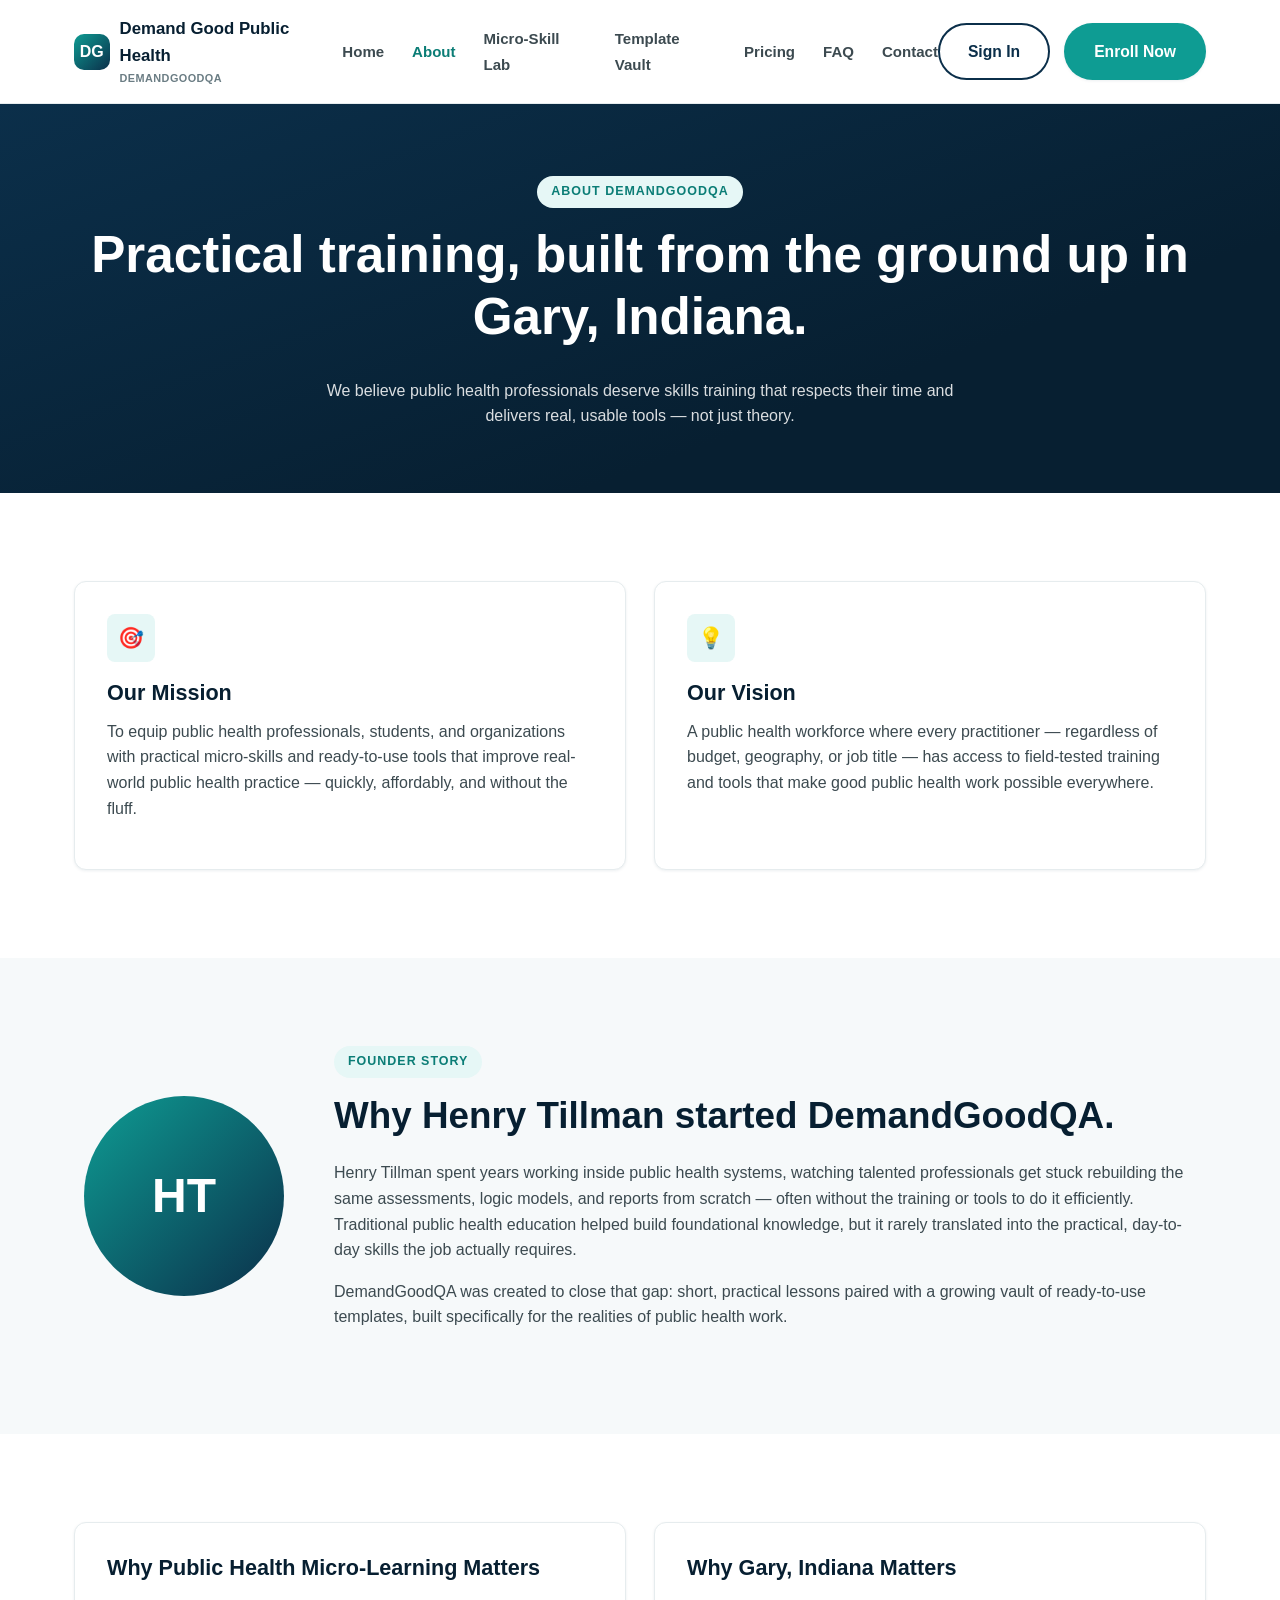
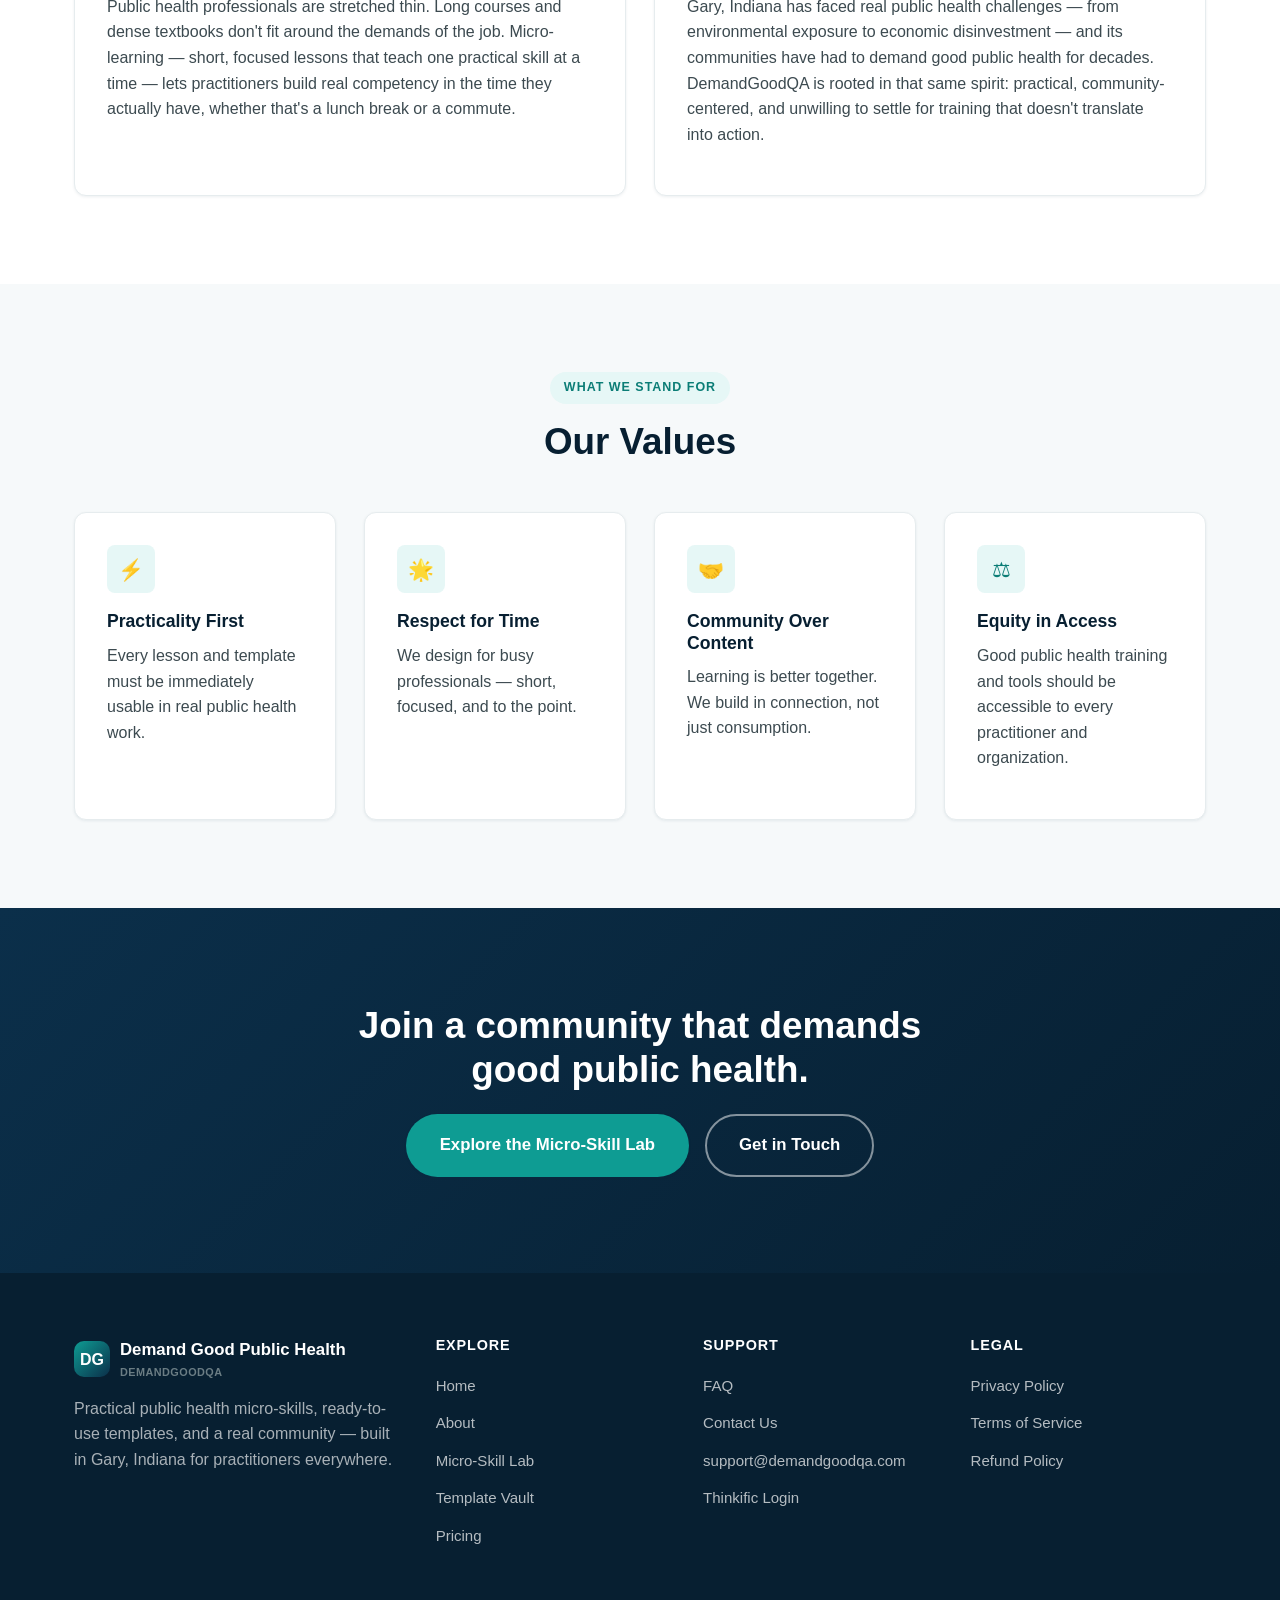
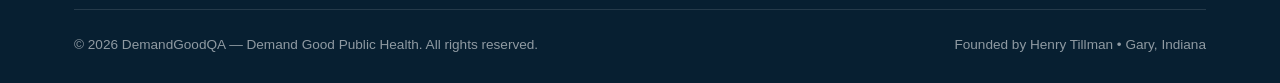
==== about.html @ 805ad611 "Add DemandGoodQA marketing website (all pages, styles, scripts) Co-authored-by: hjtill86 <290629997+" ====
<!doctype html>
<html lang="en">
<head>
  <meta charset="UTF-8" />
  <meta name="viewport" content="width=device-width, initial-scale=1.0" />
  <title>About DemandGoodQA | Founder Story &amp; Mission</title>
  <meta name="description" content="Learn about DemandGoodQA's mission, vision, and founder Henry Tillman's story building practical public health training from Gary, Indiana." />
  <meta property="og:title" content="About DemandGoodQA | Founder Story &amp; Mission" />
  <meta property="og:description" content="Learn about DemandGoodQA's mission, vision, and founder Henry Tillman's story building practical public health training from Gary, Indiana." />
  <meta property="og:type" content="website" />
  <meta name="theme-color" content="#0b2f4a" />
  <link rel="icon" href="data:," />
  <link rel="stylesheet" href="assets/css/style.css" />
</head>
<body>
  <header class="site-header">
    <div class="nav-wrap">
      <a href="index.html" class="brand">
        <span class="brand-mark">DG</span>
        <span class="brand-text">
          Demand Good Public Health
          <span class="tagline">DemandGoodQA</span>
        </span>
      </a>
      <nav aria-label="Primary">
        <ul class="nav-links">
            <li><a href="index.html">Home</a></li>
            <li><a href="about.html" aria-current="page">About</a></li>
            <li><a href="micro-skill-lab.html">Micro-Skill Lab</a></li>
            <li><a href="template-vault.html">Template Vault</a></li>
            <li><a href="pricing.html">Pricing</a></li>
            <li><a href="faq.html">FAQ</a></li>
            <li><a href="contact.html">Contact</a></li>
        </ul>
      </nav>
      <div class="nav-actions">
        <a class="btn btn-outline" href="https://courses.demandgoodqa.com/collections/public-health-micro-skill-lab" target="_blank" rel="noopener">Sign In</a>
        <a class="btn btn-primary" href="https://courses.demandgoodqa.com/collections/public-health-micro-skill-lab" target="_blank" rel="noopener">Enroll Now</a>
        <button class="nav-toggle" data-nav-toggle aria-label="Toggle navigation" aria-expanded="false">
          <span></span><span></span><span></span>
        </button>
      </div>
    </div>
  </header>

  <main>

    <section class="page-hero">
      <div class="container">
        <span class="eyebrow">About DemandGoodQA</span>
        <h1>Practical training, built from the ground up in Gary, Indiana.</h1>
        <p>We believe public health professionals deserve skills training that respects their time and delivers real, usable tools &mdash; not just theory.</p>
      </div>
    </section>

    <section>
      <div class="container">
        <div class="grid grid-2">
          <div class="card">
            <div class="card-icon">&#127919;</div>
            <h3>Our Mission</h3>
            <p>To equip public health professionals, students, and organizations with practical micro-skills and ready-to-use tools that improve real-world public health practice &mdash; quickly, affordably, and without the fluff.</p>
          </div>
          <div class="card">
            <div class="card-icon">&#128161;</div>
            <h3>Our Vision</h3>
            <p>A public health workforce where every practitioner &mdash; regardless of budget, geography, or job title &mdash; has access to field-tested training and tools that make good public health work possible everywhere.</p>
          </div>
        </div>
      </div>
    </section>

    <section class="section-alt">
      <div class="container">
        <div class="founder-block">
          <div class="founder-photo">HT</div>
          <div>
            <span class="eyebrow">Founder Story</span>
            <h2>Why Henry Tillman started DemandGoodQA.</h2>
            <p>Henry Tillman spent years working inside public health systems, watching talented professionals get stuck rebuilding the same assessments, logic models, and reports from scratch &mdash; often without the training or tools to do it efficiently. Traditional public health education helped build foundational knowledge, but it rarely translated into the practical, day-to-day skills the job actually requires.</p>
            <p>DemandGoodQA was created to close that gap: short, practical lessons paired with a growing vault of ready-to-use templates, built specifically for the realities of public health work.</p>
          </div>
        </div>
      </div>
    </section>

    <section>
      <div class="container">
        <div class="grid grid-2">
          <div class="card">
            <h3>Why Public Health Micro-Learning Matters</h3>
            <p>Public health professionals are stretched thin. Long courses and dense textbooks don't fit around the demands of the job. Micro-learning &mdash; short, focused lessons that teach one practical skill at a time &mdash; lets practitioners build real competency in the time they actually have, whether that's a lunch break or a commute.</p>
          </div>
          <div class="card">
            <h3>Why Gary, Indiana Matters</h3>
            <p>Gary, Indiana has faced real public health challenges &mdash; from environmental exposure to economic disinvestment &mdash; and its communities have had to demand good public health for decades. DemandGoodQA is rooted in that same spirit: practical, community-centered, and unwilling to settle for training that doesn't translate into action.</p>
          </div>
        </div>
      </div>
    </section>

    <section class="section-alt">
      <div class="container">
        <div class="section-head center">
          <span class="eyebrow">What We Stand For</span>
          <h2>Our Values</h2>
        </div>
        <div class="grid grid-4">
          <div class="card">
            <div class="card-icon">&#9889;</div>
            <h4>Practicality First</h4>
            <p>Every lesson and template must be immediately usable in real public health work.</p>
          </div>
          <div class="card">
            <div class="card-icon">&#127775;</div>
            <h4>Respect for Time</h4>
            <p>We design for busy professionals &mdash; short, focused, and to the point.</p>
          </div>
          <div class="card">
            <div class="card-icon">&#129309;</div>
            <h4>Community Over Content</h4>
            <p>Learning is better together. We build in connection, not just consumption.</p>
          </div>
          <div class="card">
            <div class="card-icon">&#9878;</div>
            <h4>Equity in Access</h4>
            <p>Good public health training and tools should be accessible to every practitioner and organization.</p>
          </div>
        </div>
      </div>
    </section>

    <section class="section-navy final-cta">
      <div class="container">
        <h2>Join a community that demands good public health.</h2>
        <div class="cta-row">
          <a class="btn btn-primary btn-lg" href="https://courses.demandgoodqa.com/collections/public-health-micro-skill-lab" target="_blank" rel="noopener">Explore the Micro-Skill Lab</a>
          <a class="btn btn-secondary btn-lg" href="contact.html">Get in Touch</a>
        </div>
      </div>
    </section>

  </main>
  <footer class="site-footer">
    <div class="container">
      <div class="footer-grid">
        <div class="footer-brand">
          <a href="index.html" class="brand">
            <span class="brand-mark">DG</span>
            <span class="brand-text">
              Demand Good Public Health
              <span class="tagline">DemandGoodQA</span>
            </span>
          </a>
          <p>Practical public health micro-skills, ready-to-use templates, and a real community &mdash; built in Gary, Indiana for practitioners everywhere.</p>
        </div>
        <div class="footer-col">
          <h4>Explore</h4>
          <ul>
            <li><a href="index.html">Home</a></li>
            <li><a href="about.html">About</a></li>
            <li><a href="micro-skill-lab.html">Micro-Skill Lab</a></li>
            <li><a href="template-vault.html">Template Vault</a></li>
            <li><a href="pricing.html">Pricing</a></li>
          </ul>
        </div>
        <div class="footer-col">
          <h4>Support</h4>
          <ul>
            <li><a href="faq.html">FAQ</a></li>
            <li><a href="contact.html">Contact Us</a></li>
            <li><a href="mailto:support@demandgoodqa.com">support@demandgoodqa.com</a></li>
            <li><a href="https://courses.demandgoodqa.com/collections/public-health-micro-skill-lab" target="_blank" rel="noopener">Thinkific Login</a></li>
          </ul>
        </div>
        <div class="footer-col">
          <h4>Legal</h4>
          <ul>
            <li><a href="privacy-policy.html">Privacy Policy</a></li>
            <li><a href="terms-of-service.html">Terms of Service</a></li>
            <li><a href="refund-policy.html">Refund Policy</a></li>
          </ul>
        </div>
      </div>
      <div class="footer-bottom">
        <span>&copy; <span data-current-year>2024</span> DemandGoodQA &mdash; Demand Good Public Health. All rights reserved.</span>
        <span>Founded by Henry Tillman &bull; Gary, Indiana</span>
      </div>
    </div>
  </footer>

  <script src="assets/js/main.js"></script>
</body>
</html>
---- assets/css/style.css ----
/* =========================================================
   DemandGoodQA — Demand Good Public Health
   Global Stylesheet
   ========================================================= */

:root {
  /* Brand palette */
  --navy: #0b2f4a;
  --navy-dark: #071f31;
  --navy-light: #133e60;
  --teal: #0e9c93;
  --teal-dark: #0b7d76;
  --teal-light: #e6f7f6;
  --green: #4caf7d;
  --green-light: #eaf7ef;
  --white: #ffffff;
  --offwhite: #f6f9fa;
  --gray-50: #f3f6f7;
  --gray-100: #e6ecee;
  --gray-300: #c3cfd3;
  --gray-500: #6b7d84;
  --gray-700: #3c4a50;
  --text: #142430;

  /* Typography */
  --font-base: -apple-system, BlinkMacSystemFont, "Segoe UI", Roboto,
    "Helvetica Neue", Arial, sans-serif;

  /* Layout */
  --max-width: 1180px;
  --radius: 12px;
  --radius-sm: 8px;
  --shadow-sm: 0 1px 3px rgba(11, 47, 74, 0.08);
  --shadow-md: 0 8px 24px rgba(11, 47, 74, 0.12);
  --shadow-lg: 0 20px 45px rgba(11, 47, 74, 0.18);
  --transition: 0.2s ease;
}

* {
  box-sizing: border-box;
}

html {
  scroll-behavior: smooth;
}

body {
  margin: 0;
  font-family: var(--font-base);
  color: var(--text);
  background: var(--white);
  line-height: 1.6;
  -webkit-font-smoothing: antialiased;
}

img {
  max-width: 100%;
  display: block;
}

a {
  color: inherit;
  text-decoration: none;
}

ul {
  margin: 0;
  padding: 0;
  list-style: none;
}

h1, h2, h3, h4 {
  line-height: 1.2;
  font-weight: 700;
  margin: 0 0 0.6em;
  color: var(--navy-dark);
}

h1 { font-size: clamp(2.1rem, 4vw, 3.4rem); }
h2 { font-size: clamp(1.6rem, 3vw, 2.3rem); }
h3 { font-size: 1.35rem; }
h4 { font-size: 1.1rem; }

p {
  margin: 0 0 1em;
  color: var(--gray-700);
}

.container {
  width: 100%;
  max-width: var(--max-width);
  margin: 0 auto;
  padding: 0 24px;
}

section {
  padding: 88px 0;
}

.section-tight { padding: 56px 0; }

.section-alt {
  background: var(--offwhite);
}

.section-navy {
  background: linear-gradient(135deg, var(--navy) 0%, var(--navy-dark) 100%);
  color: var(--white);
}
.section-navy h2, .section-navy h3, .section-navy p { color: var(--white); }
.section-navy p { color: rgba(255,255,255,0.85); }

.eyebrow {
  display: inline-block;
  font-size: 0.78rem;
  font-weight: 700;
  letter-spacing: 0.08em;
  text-transform: uppercase;
  color: var(--teal-dark);
  background: var(--teal-light);
  padding: 6px 14px;
  border-radius: 999px;
  margin-bottom: 16px;
}
.section-navy .eyebrow {
  color: var(--white);
  background: rgba(255,255,255,0.12);
}

.section-head {
  max-width: 720px;
  margin: 0 0 48px;
}
.section-head.center {
  margin-left: auto;
  margin-right: auto;
  text-align: center;
}

/* ---------- Buttons ---------- */
.btn {
  display: inline-flex;
  align-items: center;
  justify-content: center;
  gap: 8px;
  font-weight: 600;
  font-size: 0.98rem;
  padding: 14px 28px;
  border-radius: 999px;
  border: 2px solid transparent;
  cursor: pointer;
  transition: transform var(--transition), box-shadow var(--transition), background var(--transition), color var(--transition);
  white-space: nowrap;
}
.btn:hover { transform: translateY(-2px); }

.btn-primary {
  background: var(--teal);
  color: var(--white);
  box-shadow: var(--shadow-sm);
}
.btn-primary:hover {
  background: var(--teal-dark);
  box-shadow: var(--shadow-md);
}

.btn-secondary {
  background: transparent;
  color: var(--white);
  border-color: rgba(255,255,255,0.5);
}
.btn-secondary:hover {
  background: rgba(255,255,255,0.12);
  border-color: var(--white);
}

.btn-outline {
  background: transparent;
  color: var(--navy);
  border-color: var(--navy);
}
.btn-outline:hover {
  background: var(--navy);
  color: var(--white);
}

.btn-block { width: 100%; }
.btn-lg { padding: 16px 32px; font-size: 1.05rem; }

.cta-row {
  display: flex;
  flex-wrap: wrap;
  gap: 16px;
  align-items: center;
}

/* ---------- Header / Nav ---------- */
.site-header {
  position: sticky;
  top: 0;
  z-index: 100;
  background: rgba(255,255,255,0.96);
  backdrop-filter: blur(6px);
  border-bottom: 1px solid var(--gray-100);
}

.nav-wrap {
  display: flex;
  align-items: center;
  justify-content: space-between;
  padding: 16px 24px;
  max-width: var(--max-width);
  margin: 0 auto;
}

.brand {
  display: flex;
  align-items: center;
  gap: 10px;
  font-weight: 800;
  font-size: 1.05rem;
  color: var(--navy-dark);
}
.brand-mark {
  width: 36px;
  height: 36px;
  border-radius: 10px;
  background: linear-gradient(135deg, var(--teal) 0%, var(--navy) 100%);
  display: flex;
  align-items: center;
  justify-content: center;
  color: var(--white);
  font-weight: 800;
  font-size: 1rem;
}
.brand-text .tagline {
  display: block;
  font-size: 0.68rem;
  font-weight: 600;
  letter-spacing: 0.04em;
  color: var(--gray-500);
  text-transform: uppercase;
}

.nav-links {
  display: flex;
  align-items: center;
  gap: 28px;
}
.nav-links a {
  font-weight: 600;
  font-size: 0.94rem;
  color: var(--gray-700);
  transition: color var(--transition);
}
.nav-links a:hover,
.nav-links a[aria-current="page"] {
  color: var(--teal-dark);
}

.nav-actions {
  display: flex;
  align-items: center;
  gap: 14px;
}

.nav-toggle {
  display: none;
  background: none;
  border: none;
  cursor: pointer;
  padding: 6px;
}
.nav-toggle span {
  display: block;
  width: 24px;
  height: 2px;
  background: var(--navy-dark);
  margin: 5px 0;
  transition: transform var(--transition), opacity var(--transition);
}

/* ---------- Hero ---------- */
.hero {
  background: linear-gradient(160deg, var(--navy) 0%, var(--navy-dark) 70%);
  color: var(--white);
  padding: 96px 0 110px;
  position: relative;
  overflow: hidden;
}
.hero::after {
  content: "";
  position: absolute;
  right: -120px;
  top: -120px;
  width: 420px;
  height: 420px;
  border-radius: 50%;
  background: radial-gradient(circle, rgba(14,156,147,0.35) 0%, rgba(14,156,147,0) 70%);
}
.hero .container {
  position: relative;
  z-index: 1;
  display: grid;
  grid-template-columns: minmax(0, 640px);
  gap: 24px;
}
.hero h1 { color: var(--white); margin-bottom: 20px; }
.hero .lead {
  font-size: 1.15rem;
  color: rgba(255,255,255,0.85);
  max-width: 620px;
  margin-bottom: 32px;
}
.page-hero {
  background: linear-gradient(160deg, var(--navy) 0%, var(--navy-dark) 70%);
  color: var(--white);
  padding: 72px 0 64px;
  text-align: center;
}
.page-hero h1 { color: var(--white); }
.page-hero p { color: rgba(255,255,255,0.85); max-width: 680px; margin: 0 auto; }

/* ---------- Audience strip ---------- */
.audience-strip {
  background: var(--navy-dark);
  padding: 22px 0;
}
.audience-list {
  display: flex;
  flex-wrap: wrap;
  gap: 12px 28px;
  justify-content: center;
  align-items: center;
}
.audience-list li {
  color: rgba(255,255,255,0.85);
  font-size: 0.92rem;
  font-weight: 600;
  display: flex;
  align-items: center;
  gap: 8px;
}
.audience-list li::before {
  content: "";
  width: 6px;
  height: 6px;
  border-radius: 50%;
  background: var(--teal);
}

/* ---------- Grids & Cards ---------- */
.grid {
  display: grid;
  gap: 28px;
}
.grid-2 { grid-template-columns: repeat(2, 1fr); }
.grid-3 { grid-template-columns: repeat(3, 1fr); }
.grid-4 { grid-template-columns: repeat(4, 1fr); }

.card {
  background: var(--white);
  border: 1px solid var(--gray-100);
  border-radius: var(--radius);
  padding: 32px;
  box-shadow: var(--shadow-sm);
  transition: transform var(--transition), box-shadow var(--transition);
}
.card:hover {
  transform: translateY(-4px);
  box-shadow: var(--shadow-md);
}
.card-icon {
  width: 48px;
  height: 48px;
  border-radius: var(--radius-sm);
  background: var(--teal-light);
  color: var(--teal-dark);
  display: flex;
  align-items: center;
  justify-content: center;
  font-size: 1.3rem;
  margin-bottom: 18px;
}

.problem-solution {
  display: grid;
  grid-template-columns: 1fr 1fr;
  gap: 32px;
}
.ps-card {
  padding: 36px;
  border-radius: var(--radius);
}
.ps-problem {
  background: #fdf3ee;
  border: 1px solid #f3ded0;
}
.ps-solution {
  background: var(--green-light);
  border: 1px solid #cfead9;
}
.ps-card h3 { margin-bottom: 16px; }
.ps-card ul li {
  display: flex;
  gap: 10px;
  margin-bottom: 12px;
  color: var(--gray-700);
}

/* ---------- How it works ---------- */
.steps {
  display: grid;
  grid-template-columns: repeat(4, 1fr);
  gap: 24px;
  counter-reset: step;
}
.step {
  position: relative;
  padding: 28px 24px 24px;
  background: var(--white);
  border-radius: var(--radius);
  border: 1px solid var(--gray-100);
}
.step-number {
  width: 40px;
  height: 40px;
  border-radius: 50%;
  background: var(--navy);
  color: var(--white);
  display: flex;
  align-items: center;
  justify-content: center;
  font-weight: 700;
  margin-bottom: 16px;
}

/* ---------- Pricing ---------- */
.pricing-grid {
  display: grid;
  grid-template-columns: repeat(3, 1fr);
  gap: 28px;
  align-items: stretch;
}
.price-card {
  background: var(--white);
  border: 1px solid var(--gray-100);
  border-radius: var(--radius);
  padding: 36px 32px;
  display: flex;
  flex-direction: column;
  box-shadow: var(--shadow-sm);
  position: relative;
}
.price-card.featured {
  border: 2px solid var(--teal);
  box-shadow: var(--shadow-lg);
  transform: scale(1.02);
}
.price-badge {
  position: absolute;
  top: -14px;
  left: 50%;
  transform: translateX(-50%);
  background: var(--teal);
  color: var(--white);
  padding: 6px 16px;
  border-radius: 999px;
  font-size: 0.75rem;
  font-weight: 700;
  letter-spacing: 0.04em;
  text-transform: uppercase;
}
.price-card .price {
  font-size: 2.4rem;
  font-weight: 800;
  color: var(--navy-dark);
  margin: 12px 0 4px;
}
.price-card .price span {
  font-size: 1rem;
  font-weight: 600;
  color: var(--gray-500);
}
.price-savings {
  font-size: 0.85rem;
  color: var(--green);
  font-weight: 700;
  margin-bottom: 20px;
}
.price-card ul {
  margin: 20px 0 28px;
  flex-grow: 1;
}
.price-card ul li {
  display: flex;
  gap: 10px;
  margin-bottom: 12px;
  font-size: 0.95rem;
  color: var(--gray-700);
}
.price-card ul li .check {
  color: var(--teal-dark);
  font-weight: 800;
}

/* ---------- Founder / Community ---------- */
.founder-block {
  display: grid;
  grid-template-columns: 220px 1fr;
  gap: 40px;
  align-items: center;
}
.founder-photo {
  width: 200px;
  height: 200px;
  border-radius: 50%;
  background: linear-gradient(135deg, var(--teal) 0%, var(--navy) 100%);
  display: flex;
  align-items: center;
  justify-content: center;
  color: var(--white);
  font-size: 3rem;
  font-weight: 800;
  margin: 0 auto;
}

.community-grid {
  display: grid;
  grid-template-columns: repeat(3, 1fr);
  gap: 24px;
}

/* ---------- FAQ Accordion ---------- */
.accordion-item {
  border-bottom: 1px solid var(--gray-100);
}
.accordion-trigger {
  width: 100%;
  background: none;
  border: none;
  text-align: left;
  display: flex;
  align-items: center;
  justify-content: space-between;
  gap: 16px;
  padding: 22px 4px;
  font-size: 1.05rem;
  font-weight: 700;
  color: var(--navy-dark);
  cursor: pointer;
}
.accordion-icon {
  flex-shrink: 0;
  width: 28px;
  height: 28px;
  border-radius: 50%;
  background: var(--teal-light);
  color: var(--teal-dark);
  display: flex;
  align-items: center;
  justify-content: center;
  font-weight: 700;
  transition: transform var(--transition);
}
.accordion-item[data-open="true"] .accordion-icon {
  transform: rotate(45deg);
}
.accordion-panel {
  max-height: 0;
  overflow: hidden;
  transition: max-height var(--transition);
}
.accordion-panel-inner {
  padding: 0 4px 22px;
  color: var(--gray-700);
}

/* ---------- Contact ---------- */
.contact-grid {
  display: grid;
  grid-template-columns: 1.1fr 0.9fr;
  gap: 40px;
}
.form-group {
  margin-bottom: 20px;
}
.form-group label {
  display: block;
  font-weight: 600;
  font-size: 0.9rem;
  margin-bottom: 8px;
  color: var(--navy-dark);
}
.form-group input,
.form-group textarea,
.form-group select {
  width: 100%;
  padding: 13px 16px;
  border-radius: var(--radius-sm);
  border: 1px solid var(--gray-300);
  font-family: inherit;
  font-size: 0.96rem;
  color: var(--text);
  background: var(--white);
}
.form-group textarea { resize: vertical; min-height: 130px; }
.form-group input:focus,
.form-group textarea:focus,
.form-group select:focus {
  outline: 2px solid var(--teal);
  outline-offset: 1px;
  border-color: var(--teal);
}
.contact-side .card { margin-bottom: 24px; }
.contact-side .card:last-child { margin-bottom: 0; }

/* ---------- Final CTA ---------- */
.final-cta {
  text-align: center;
  padding: 96px 0;
}
.final-cta h2 { max-width: 640px; margin-left: auto; margin-right: auto; }
.final-cta .cta-row { justify-content: center; }

/* ---------- Footer ---------- */
.site-footer {
  background: var(--navy-dark);
  color: rgba(255,255,255,0.75);
  padding: 64px 0 28px;
}
.footer-grid {
  display: grid;
  grid-template-columns: 1.4fr 1fr 1fr 1fr;
  gap: 32px;
  margin-bottom: 48px;
}
.footer-brand .brand { color: var(--white); margin-bottom: 14px; }
.footer-brand p { color: rgba(255,255,255,0.65); max-width: 320px; }
.footer-col h4 {
  color: var(--white);
  font-size: 0.9rem;
  text-transform: uppercase;
  letter-spacing: 0.06em;
  margin-bottom: 18px;
}
.footer-col ul li { margin-bottom: 12px; }
.footer-col a {
  color: rgba(255,255,255,0.7);
  font-size: 0.94rem;
  transition: color var(--transition);
}
.footer-col a:hover { color: var(--white); }
.footer-bottom {
  border-top: 1px solid rgba(255,255,255,0.12);
  padding-top: 24px;
  display: flex;
  flex-wrap: wrap;
  gap: 12px;
  justify-content: space-between;
  font-size: 0.85rem;
  color: rgba(255,255,255,0.55);
}
.footer-bottom a { color: rgba(255,255,255,0.55); }
.footer-bottom a:hover { color: var(--white); }

/* ---------- Legal pages ---------- */
.legal-content h2 { margin-top: 1.6em; }
.legal-content ul { margin: 0 0 1em 1.2em; list-style: disc; }
.legal-content ul li { margin-bottom: 8px; color: var(--gray-700); }
.legal-content { max-width: 820px; margin: 0 auto; }
.legal-updated {
  color: var(--gray-500);
  font-size: 0.9rem;
  margin-bottom: 32px;
}

/* ---------- Topic pills ---------- */
.pill-list {
  display: flex;
  flex-wrap: wrap;
  gap: 12px;
}
.pill {
  background: var(--teal-light);
  color: var(--teal-dark);
  font-weight: 600;
  font-size: 0.88rem;
  padding: 10px 18px;
  border-radius: 999px;
}

/* ---------- Utility ---------- */
.text-center { text-align: center; }
.mt-0 { margin-top: 0; }
.mb-0 { margin-bottom: 0; }
.muted { color: var(--gray-500); }

/* ---------- Responsive ---------- */
@media (max-width: 960px) {
  .grid-3, .grid-4, .pricing-grid, .steps, .community-grid { grid-template-columns: repeat(2, 1fr); }
  .problem-solution { grid-template-columns: 1fr; }
  .footer-grid { grid-template-columns: repeat(2, 1fr); }
  .founder-block { grid-template-columns: 1fr; text-align: center; }
  .contact-grid { grid-template-columns: 1fr; }
}

@media (max-width: 720px) {
  .nav-links, .nav-actions .btn { display: none; }
  .nav-toggle { display: block; }
  body.nav-open .nav-links {
    display: flex;
    position: absolute;
    top: 100%;
    left: 0;
    right: 0;
    background: var(--white);
    flex-direction: column;
    padding: 20px 24px 28px;
    border-bottom: 1px solid var(--gray-100);
    gap: 18px;
  }
  body.nav-open .nav-actions .btn { display: inline-flex; }
  .grid-2, .grid-3, .grid-4, .pricing-grid, .steps, .community-grid { grid-template-columns: 1fr; }
  .price-card.featured { transform: none; }
  section { padding: 64px 0; }
  .footer-grid { grid-template-columns: 1fr; }
}
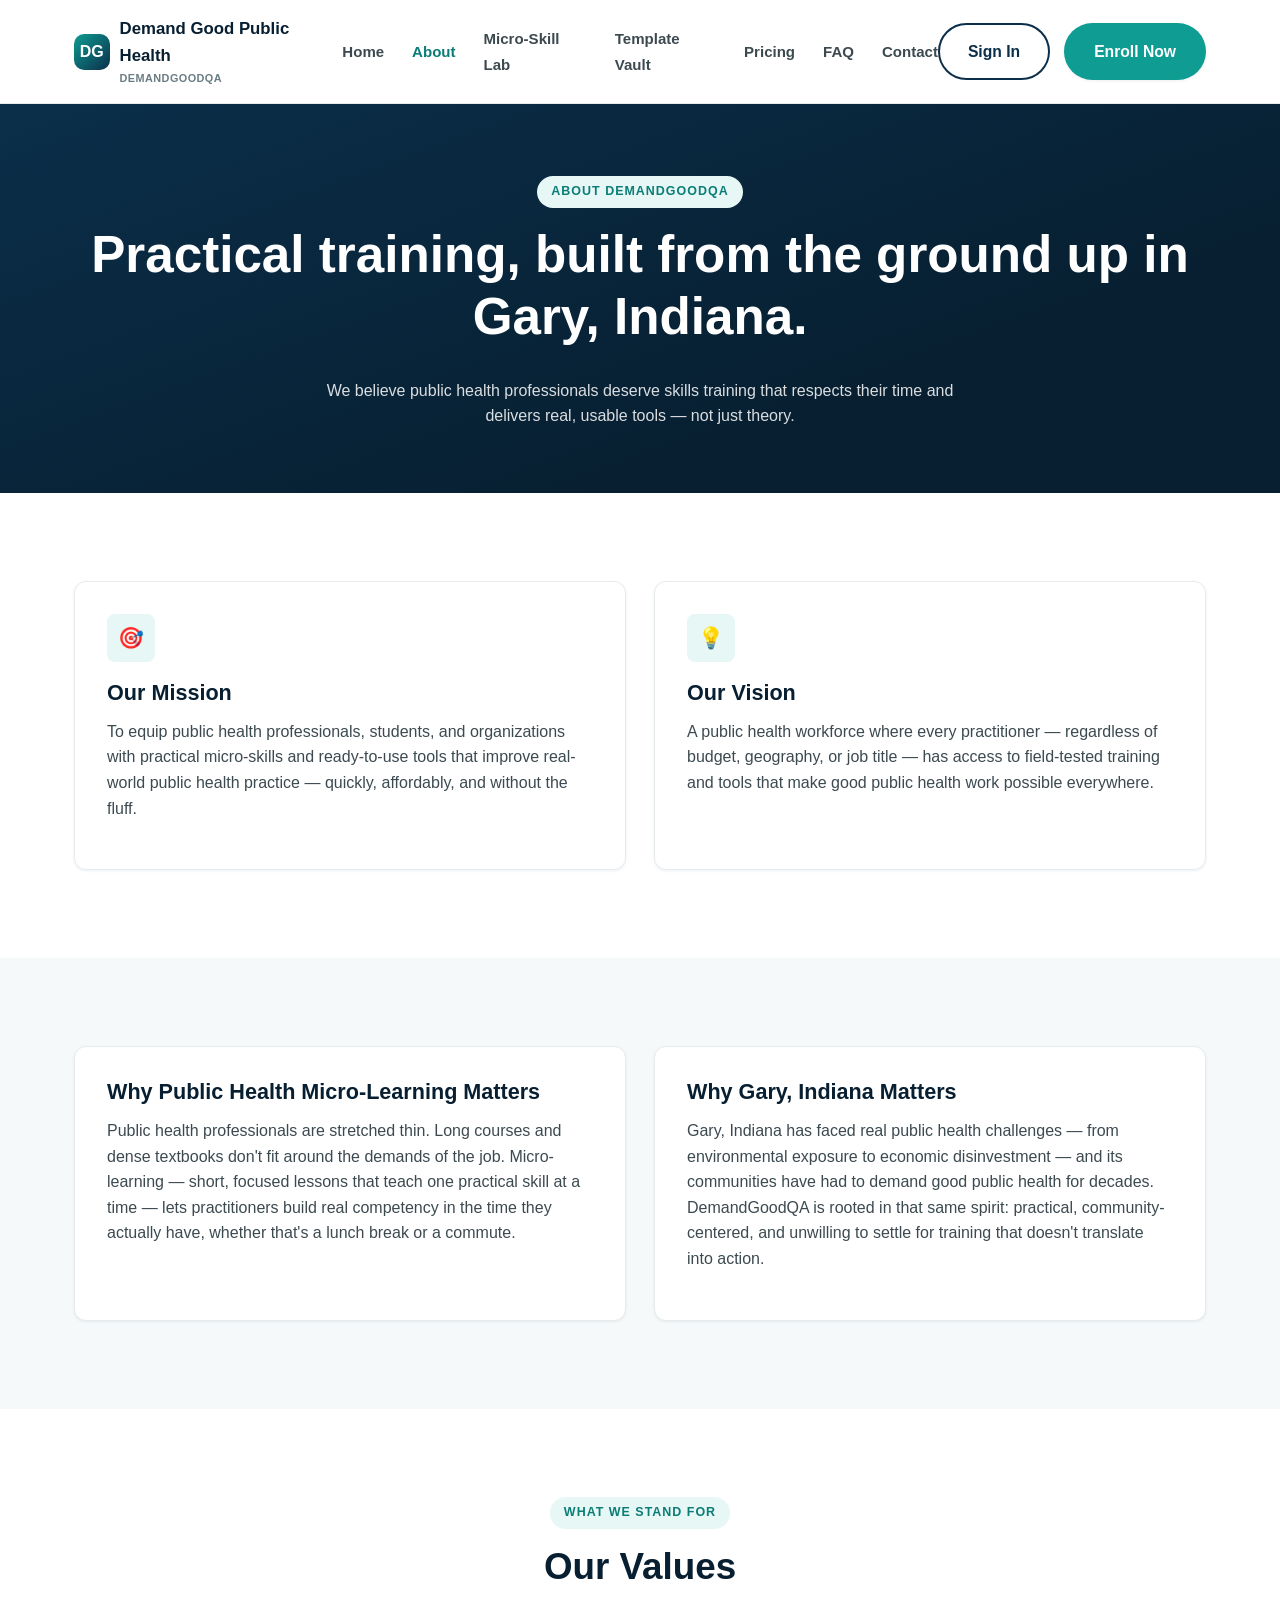
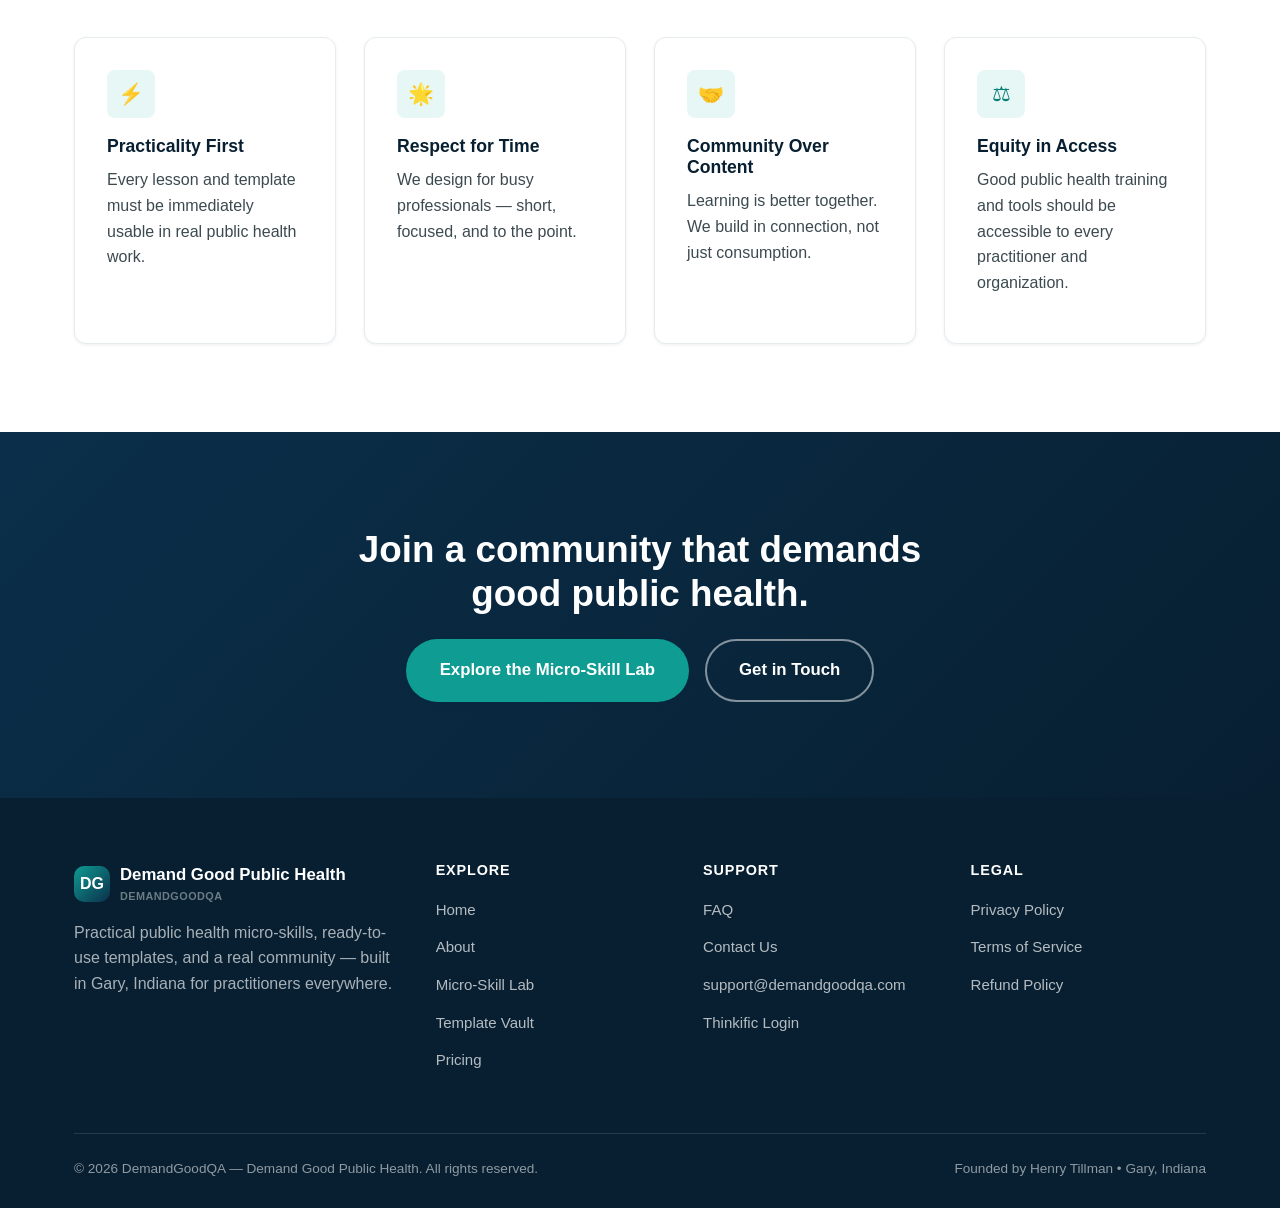
==== commit a97f5dce: "Remove founder story sections and add Render deployment config Co-authored-by: hjtill86 <290629997+h" ====
--- a/about.html
+++ b/about.html
@@ -3,10 +3,10 @@
 <head>
   <meta charset="UTF-8" />
   <meta name="viewport" content="width=device-width, initial-scale=1.0" />
-  <title>About DemandGoodQA | Founder Story &amp; Mission</title>
-  <meta name="description" content="Learn about DemandGoodQA's mission, vision, and founder Henry Tillman's story building practical public health training from Gary, Indiana." />
-  <meta property="og:title" content="About DemandGoodQA | Founder Story &amp; Mission" />
-  <meta property="og:description" content="Learn about DemandGoodQA's mission, vision, and founder Henry Tillman's story building practical public health training from Gary, Indiana." />
+  <title>About DemandGoodQA | Mission &amp; Vision</title>
+  <meta name="description" content="Learn about DemandGoodQA's mission, vision, and why practical public health micro-learning matters &mdash; built from Gary, Indiana." />
+  <meta property="og:title" content="About DemandGoodQA | Mission &amp; Vision" />
+  <meta property="og:description" content="Learn about DemandGoodQA's mission, vision, and why practical public health micro-learning matters &mdash; built from Gary, Indiana." />
   <meta property="og:type" content="website" />
   <meta name="theme-color" content="#0b2f4a" />
   <link rel="icon" href="data:," />
@@ -72,20 +72,6 @@
 
     <section class="section-alt">
       <div class="container">
-        <div class="founder-block">
-          <div class="founder-photo">HT</div>
-          <div>
-            <span class="eyebrow">Founder Story</span>
-            <h2>Why Henry Tillman started DemandGoodQA.</h2>
-            <p>Henry Tillman spent years working inside public health systems, watching talented professionals get stuck rebuilding the same assessments, logic models, and reports from scratch &mdash; often without the training or tools to do it efficiently. Traditional public health education helped build foundational knowledge, but it rarely translated into the practical, day-to-day skills the job actually requires.</p>
-            <p>DemandGoodQA was created to close that gap: short, practical lessons paired with a growing vault of ready-to-use templates, built specifically for the realities of public health work.</p>
-          </div>
-        </div>
-      </div>
-    </section>
-
-    <section>
-      <div class="container">
         <div class="grid grid-2">
           <div class="card">
             <h3>Why Public Health Micro-Learning Matters</h3>
@@ -99,7 +85,7 @@
       </div>
     </section>
 
-    <section class="section-alt">
+    <section>
       <div class="container">
         <div class="section-head center">
           <span class="eyebrow">What We Stand For</span>
--- a/assets/css/style.css
+++ b/assets/css/style.css
@@ -504,27 +504,7 @@
   font-weight: 800;
 }
 
-/* ---------- Founder / Community ---------- */
-.founder-block {
-  display: grid;
-  grid-template-columns: 220px 1fr;
-  gap: 40px;
-  align-items: center;
-}
-.founder-photo {
-  width: 200px;
-  height: 200px;
-  border-radius: 50%;
-  background: linear-gradient(135deg, var(--teal) 0%, var(--navy) 100%);
-  display: flex;
-  align-items: center;
-  justify-content: center;
-  color: var(--white);
-  font-size: 3rem;
-  font-weight: 800;
-  margin: 0 auto;
-}
-
+/* ---------- Community ---------- */
 .community-grid {
   display: grid;
   grid-template-columns: repeat(3, 1fr);
@@ -701,7 +681,6 @@
   .grid-3, .grid-4, .pricing-grid, .steps, .community-grid { grid-template-columns: repeat(2, 1fr); }
   .problem-solution { grid-template-columns: 1fr; }
   .footer-grid { grid-template-columns: repeat(2, 1fr); }
-  .founder-block { grid-template-columns: 1fr; text-align: center; }
   .contact-grid { grid-template-columns: 1fr; }
 }
 
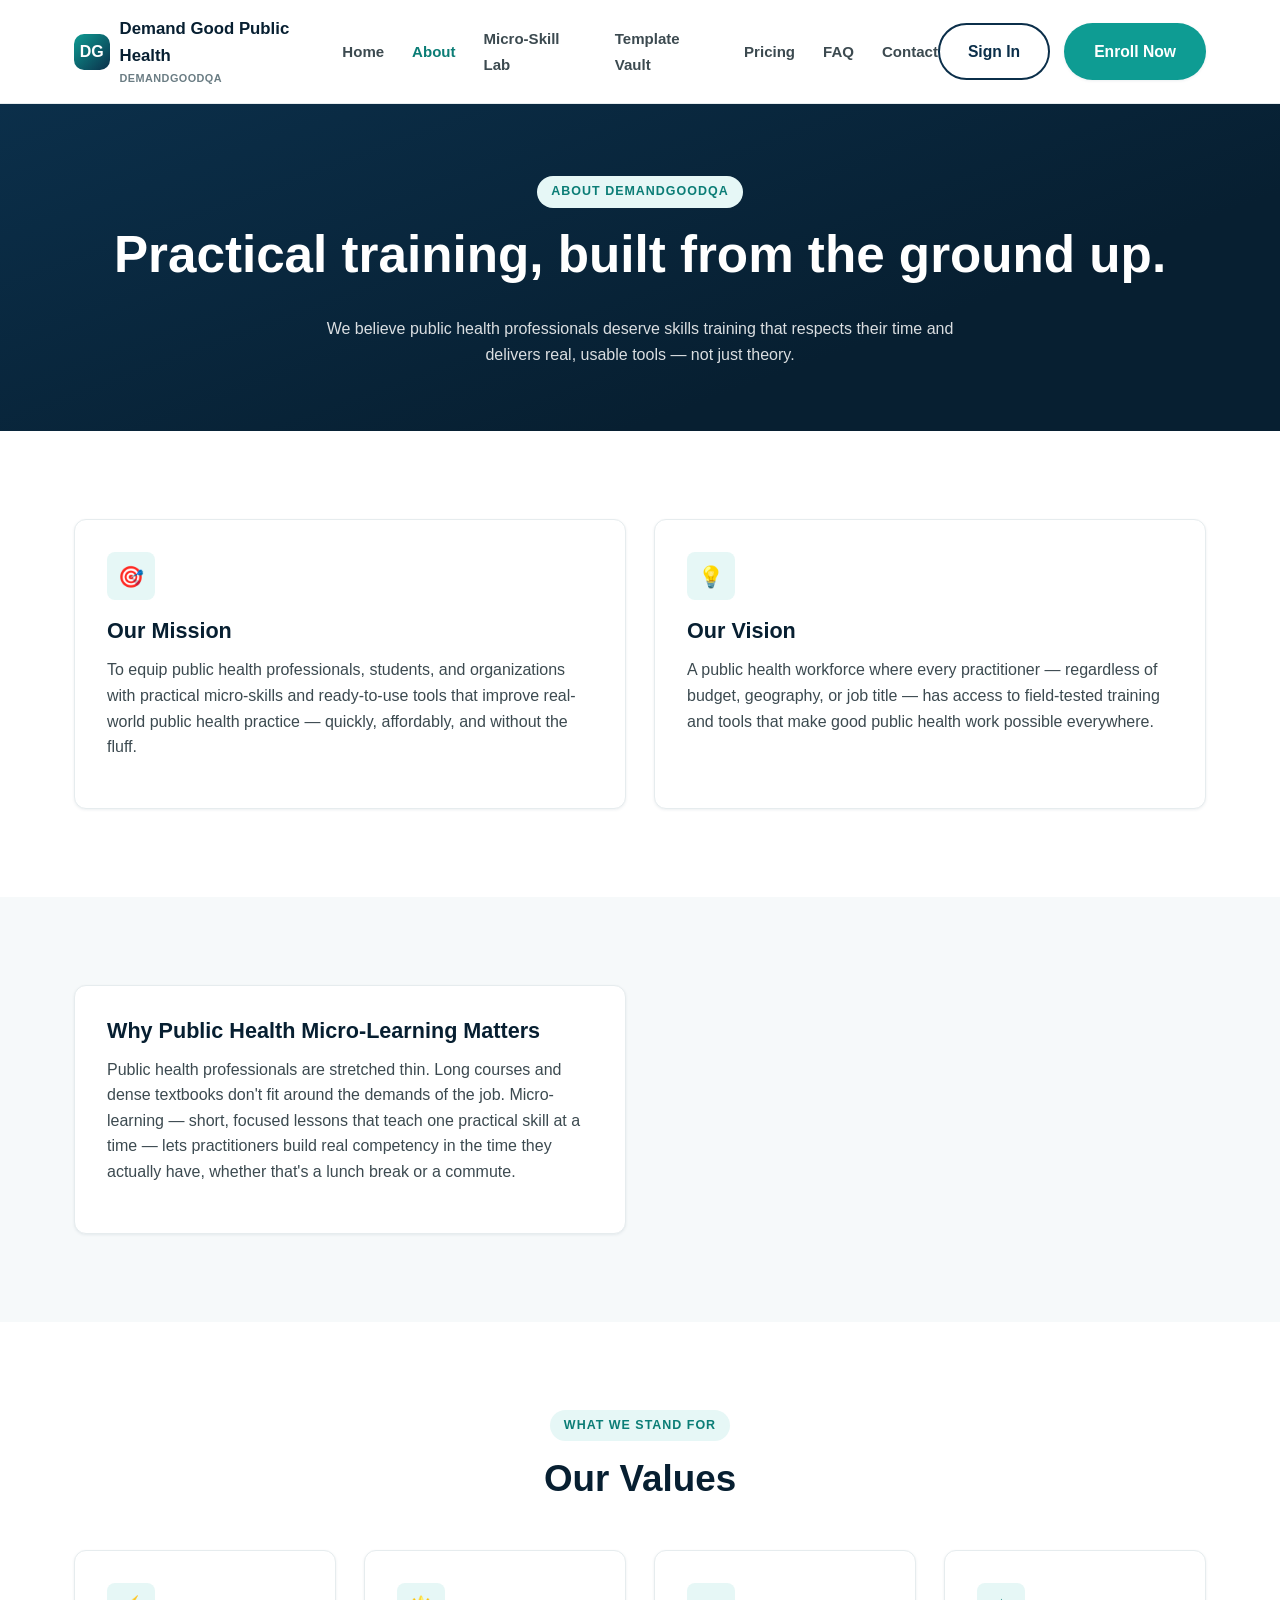
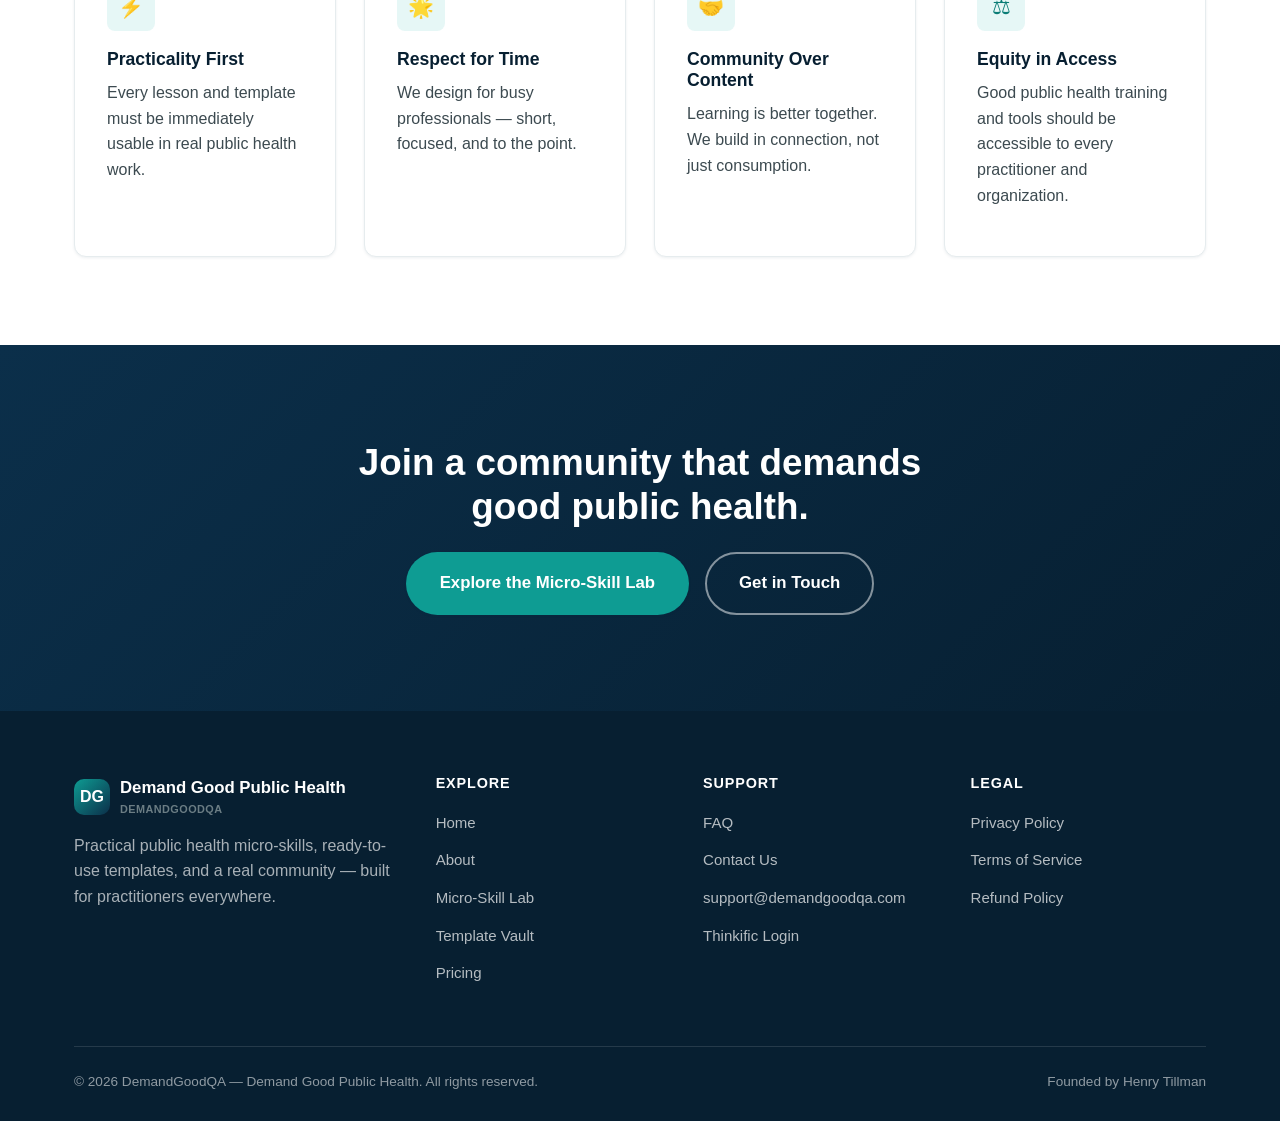
==== commit 919acf2a: "Remove Gary, Indiana references" ====
--- a/about.html
+++ b/about.html
@@ -4,9 +4,9 @@
   <meta charset="UTF-8" />
   <meta name="viewport" content="width=device-width, initial-scale=1.0" />
   <title>About DemandGoodQA | Mission &amp; Vision</title>
-  <meta name="description" content="Learn about DemandGoodQA's mission, vision, and why practical public health micro-learning matters &mdash; built from Gary, Indiana." />
+  <meta name="description" content="Learn about DemandGoodQA's mission, vision, and why practical public health micro-learning matters." />
   <meta property="og:title" content="About DemandGoodQA | Mission &amp; Vision" />
-  <meta property="og:description" content="Learn about DemandGoodQA's mission, vision, and why practical public health micro-learning matters &mdash; built from Gary, Indiana." />
+  <meta property="og:description" content="Learn about DemandGoodQA's mission, vision, and why practical public health micro-learning matters." />
   <meta property="og:type" content="website" />
   <meta name="theme-color" content="#0b2f4a" />
   <link rel="icon" href="data:," />
@@ -48,7 +48,7 @@
     <section class="page-hero">
       <div class="container">
         <span class="eyebrow">About DemandGoodQA</span>
-        <h1>Practical training, built from the ground up in Gary, Indiana.</h1>
+        <h1>Practical training, built from the ground up.</h1>
         <p>We believe public health professionals deserve skills training that respects their time and delivers real, usable tools &mdash; not just theory.</p>
       </div>
     </section>
@@ -76,10 +76,6 @@
           <div class="card">
             <h3>Why Public Health Micro-Learning Matters</h3>
             <p>Public health professionals are stretched thin. Long courses and dense textbooks don't fit around the demands of the job. Micro-learning &mdash; short, focused lessons that teach one practical skill at a time &mdash; lets practitioners build real competency in the time they actually have, whether that's a lunch break or a commute.</p>
-          </div>
-          <div class="card">
-            <h3>Why Gary, Indiana Matters</h3>
-            <p>Gary, Indiana has faced real public health challenges &mdash; from environmental exposure to economic disinvestment &mdash; and its communities have had to demand good public health for decades. DemandGoodQA is rooted in that same spirit: practical, community-centered, and unwilling to settle for training that doesn't translate into action.</p>
           </div>
         </div>
       </div>
@@ -138,7 +134,7 @@
               <span class="tagline">DemandGoodQA</span>
             </span>
           </a>
-          <p>Practical public health micro-skills, ready-to-use templates, and a real community &mdash; built in Gary, Indiana for practitioners everywhere.</p>
+          <p>Practical public health micro-skills, ready-to-use templates, and a real community &mdash; built for practitioners everywhere.</p>
         </div>
         <div class="footer-col">
           <h4>Explore</h4>
@@ -170,7 +166,7 @@
       </div>
       <div class="footer-bottom">
         <span>&copy; <span data-current-year>2024</span> DemandGoodQA &mdash; Demand Good Public Health. All rights reserved.</span>
-        <span>Founded by Henry Tillman &bull; Gary, Indiana</span>
+        <span>Founded by Henry Tillman</span>
       </div>
     </div>
   </footer>
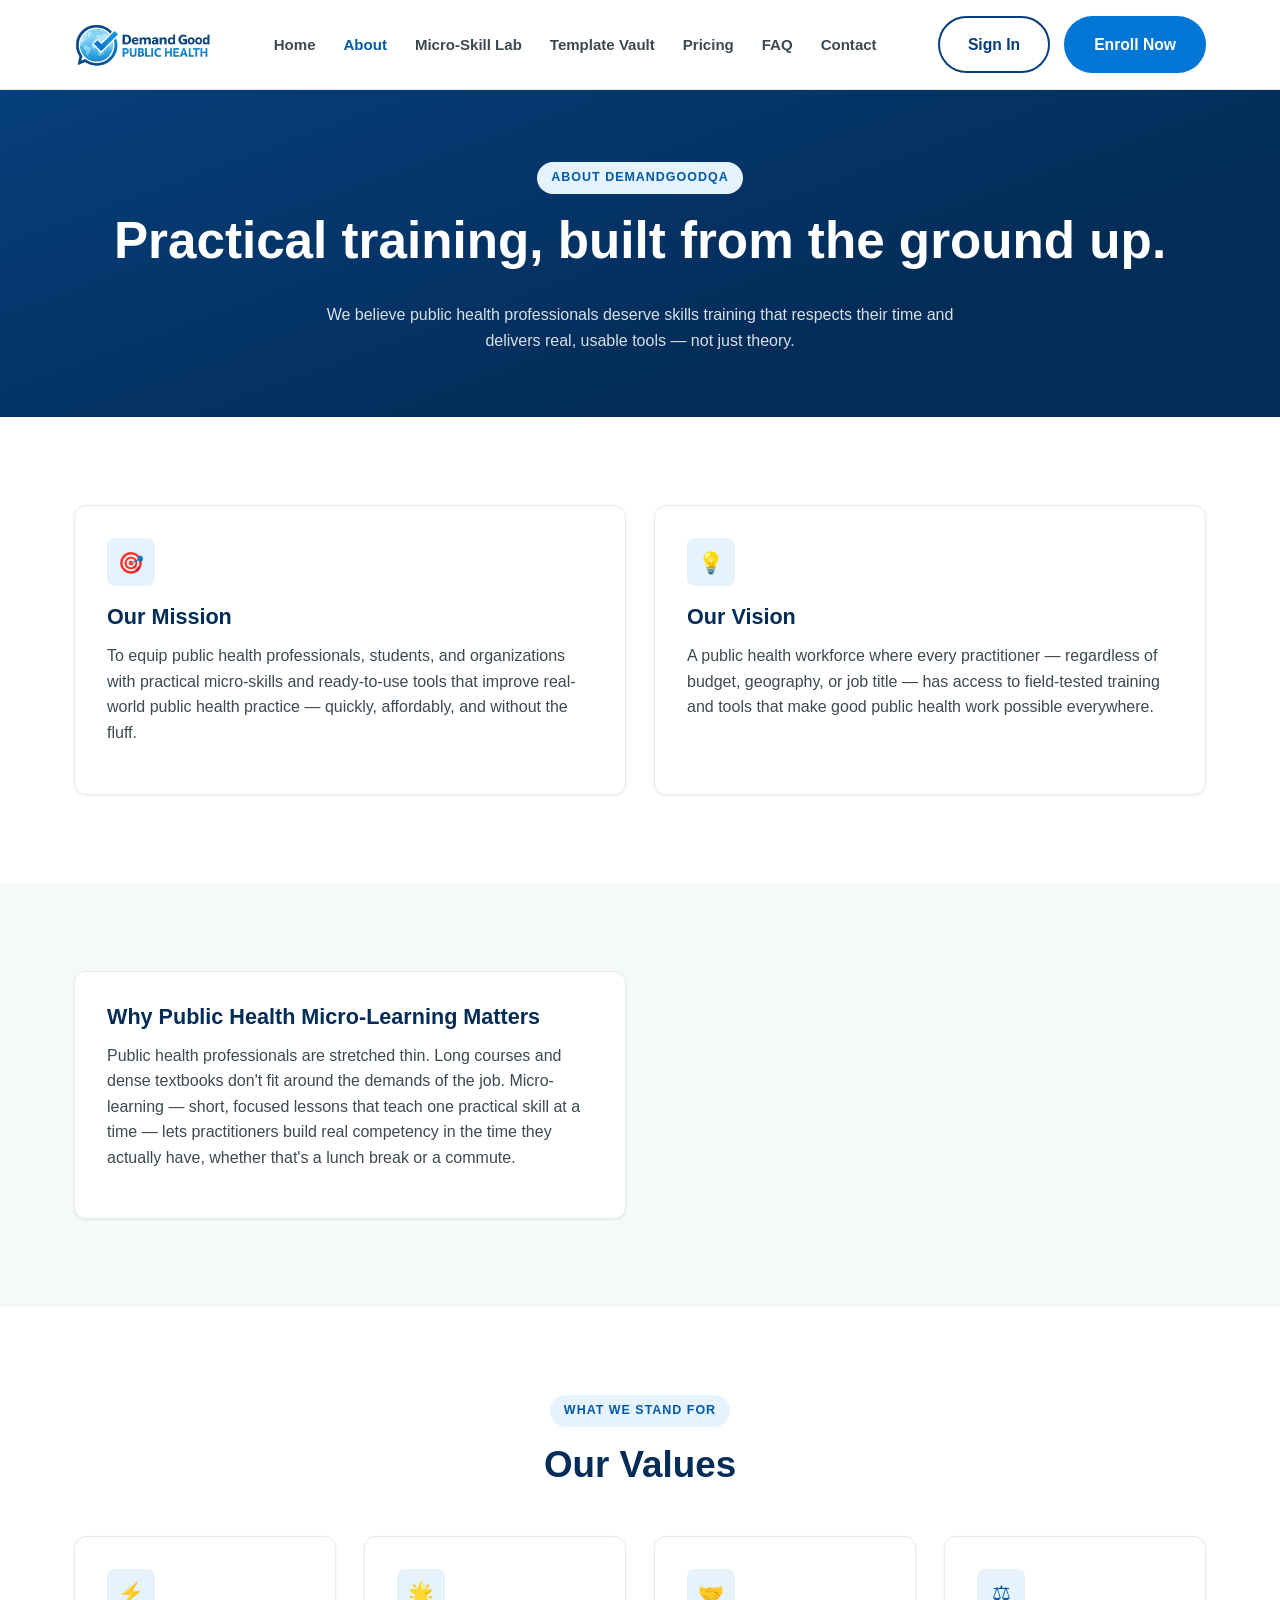
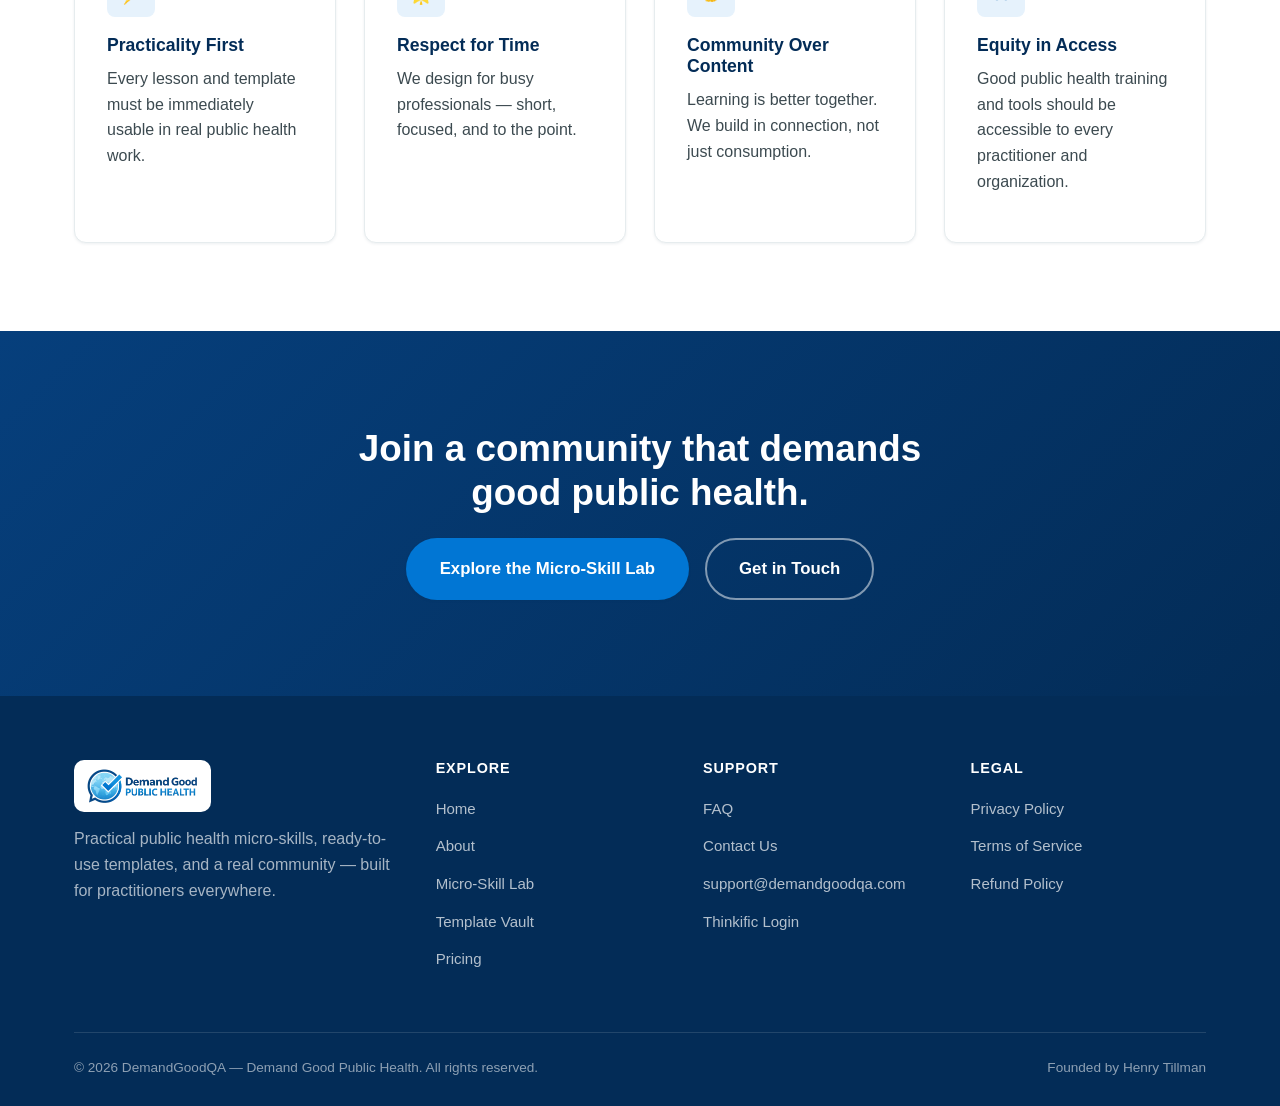
==== commit e56972a1: "Update branding: new logo, favicon, blue color scheme Co-authored-by: Copilot App <223556219+Copilot" ====
--- a/about.html
+++ b/about.html
@@ -8,20 +8,14 @@
   <meta property="og:title" content="About DemandGoodQA | Mission &amp; Vision" />
   <meta property="og:description" content="Learn about DemandGoodQA's mission, vision, and why practical public health micro-learning matters." />
   <meta property="og:type" content="website" />
-  <meta name="theme-color" content="#0b2f4a" />
-  <link rel="icon" href="data:," />
+  <meta name="theme-color" content="#063f7c" />
+  <link rel="icon" type="image/png" href="assets/img/logo-icon.png" />
   <link rel="stylesheet" href="assets/css/style.css" />
 </head>
 <body>
   <header class="site-header">
     <div class="nav-wrap">
-      <a href="index.html" class="brand">
-        <span class="brand-mark">DG</span>
-        <span class="brand-text">
-          Demand Good Public Health
-          <span class="tagline">DemandGoodQA</span>
-        </span>
-      </a>
+      <a href="index.html" class="brand" aria-label="Demand Good Public Health home"><img src="assets/img/logo.png" alt="Demand Good Public Health" class="brand-logo" /></a>
       <nav aria-label="Primary">
         <ul class="nav-links">
             <li><a href="index.html">Home</a></li>
@@ -127,13 +121,7 @@
     <div class="container">
       <div class="footer-grid">
         <div class="footer-brand">
-          <a href="index.html" class="brand">
-            <span class="brand-mark">DG</span>
-            <span class="brand-text">
-              Demand Good Public Health
-              <span class="tagline">DemandGoodQA</span>
-            </span>
-          </a>
+          <a href="index.html" class="brand" aria-label="Demand Good Public Health home"><img src="assets/img/logo.png" alt="Demand Good Public Health" class="brand-logo" /></a>
           <p>Practical public health micro-skills, ready-to-use templates, and a real community &mdash; built for practitioners everywhere.</p>
         </div>
         <div class="footer-col">
--- a/assets/css/style.css
+++ b/assets/css/style.css
@@ -5,14 +5,14 @@
 
 :root {
   /* Brand palette */
-  --navy: #0b2f4a;
-  --navy-dark: #071f31;
-  --navy-light: #133e60;
-  --teal: #0e9c93;
-  --teal-dark: #0b7d76;
-  --teal-light: #e6f7f6;
-  --green: #4caf7d;
-  --green-light: #eaf7ef;
+  --navy: #063f7c;
+  --navy-dark: #032c57;
+  --navy-light: #0a5aa8;
+  --teal: #0176d4;
+  --teal-dark: #015aa8;
+  --teal-light: #e6f2fc;
+  --green: #3aa0e8;
+  --green-light: #e8f4fd;
   --white: #ffffff;
   --offwhite: #f6f9fa;
   --gray-50: #f3f6f7;
@@ -221,18 +221,8 @@
   font-size: 1.05rem;
   color: var(--navy-dark);
 }
-.brand-mark {
-  width: 36px;
-  height: 36px;
-  border-radius: 10px;
-  background: linear-gradient(135deg, var(--teal) 0%, var(--navy) 100%);
-  display: flex;
-  align-items: center;
-  justify-content: center;
-  color: var(--white);
-  font-weight: 800;
-  font-size: 1rem;
-}
+.brand-logo { height: 44px; width: auto; display: block; }
+.footer-brand .brand-logo { background: #fff; padding: 8px 12px; border-radius: 10px; height: 52px; }
 .brand-text .tagline {
   display: block;
   font-size: 0.68rem;
@@ -296,7 +286,7 @@
   width: 420px;
   height: 420px;
   border-radius: 50%;
-  background: radial-gradient(circle, rgba(14,156,147,0.35) 0%, rgba(14,156,147,0) 70%);
+  background: radial-gradient(circle, rgba(1,118,212,0.35) 0%, rgba(1,118,212,0) 70%);
 }
 .hero .container {
   position: relative;
